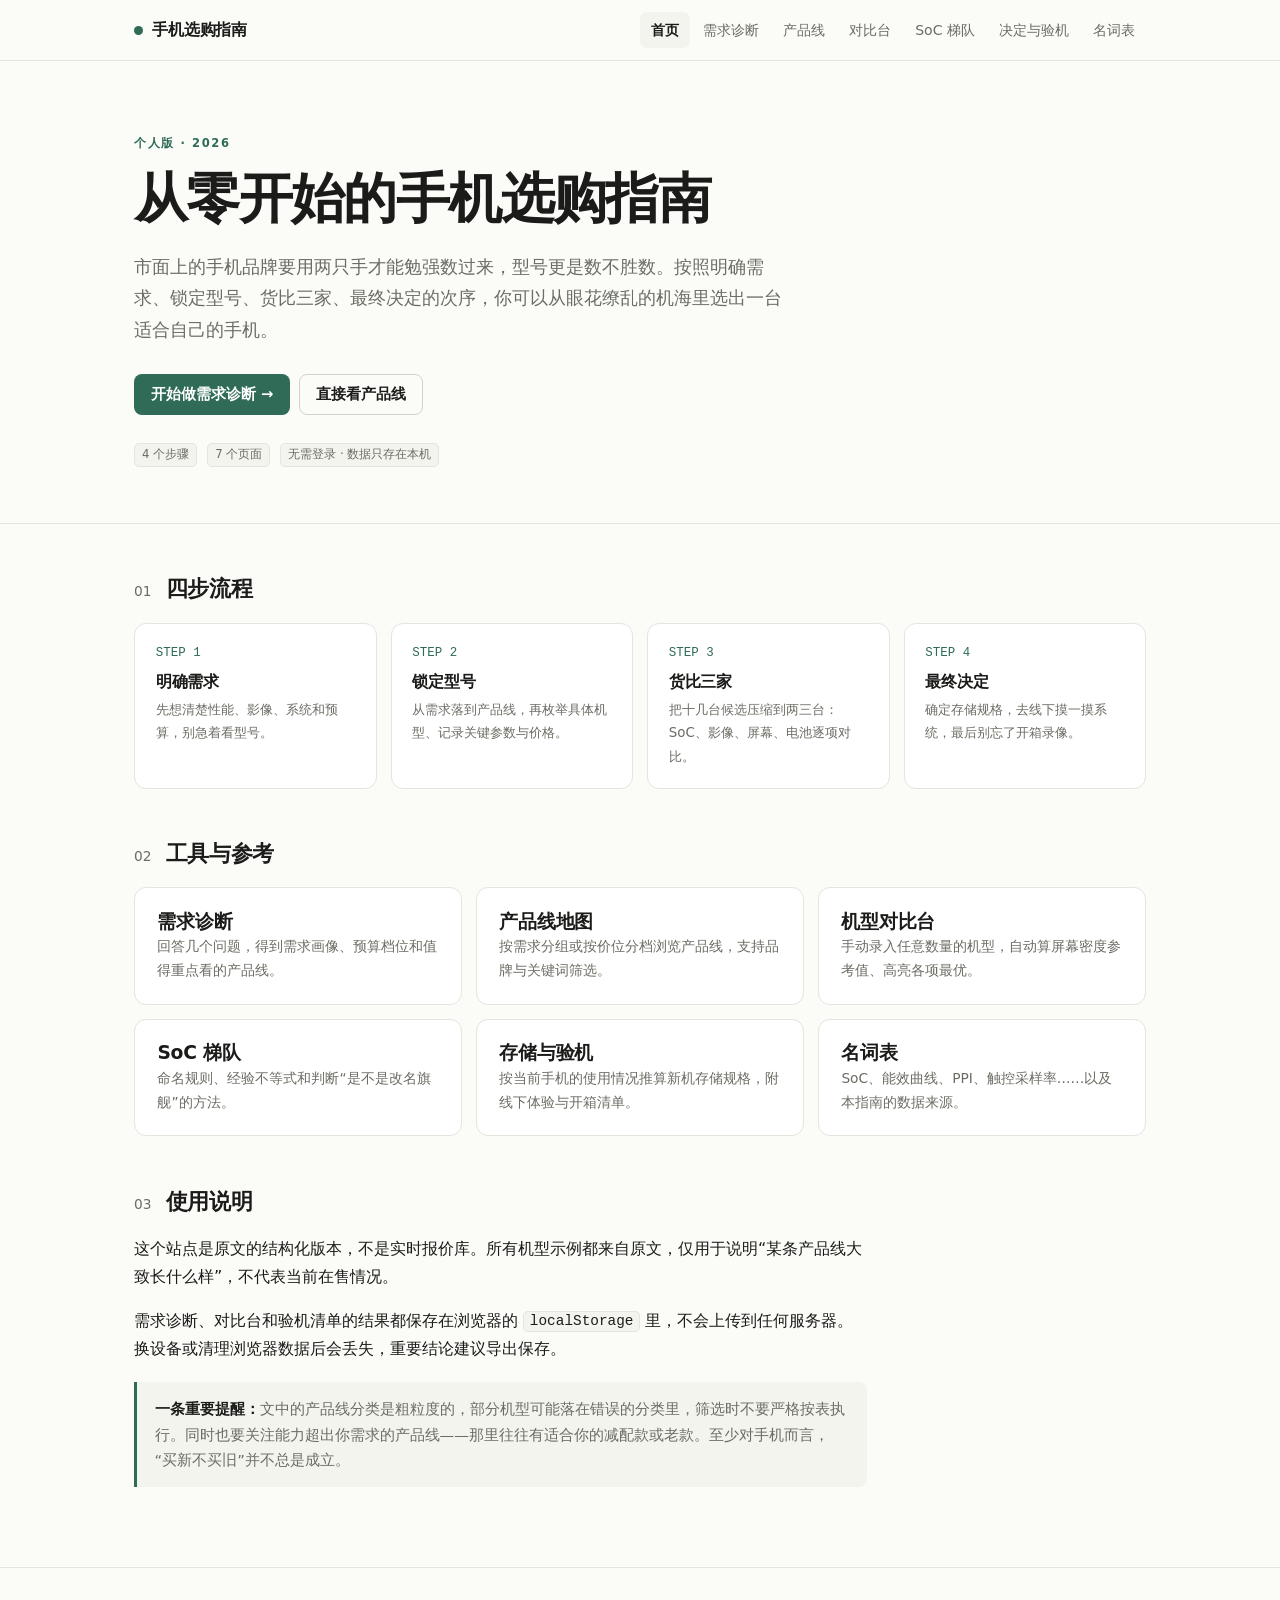
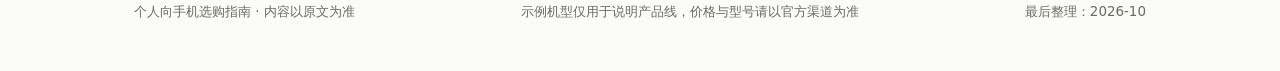
==== index.html @ fd9cc8c7 "feat: 手机选购指南网页版初版 - 7 个纯静态页面：首页、需求诊断、产品线地图、对比台、SoC 梯队、决定与验机、名词表 - 需求诊断输出需求画像与产品线建议，结果可从 URL 带入产品线页 -" ====
<!DOCTYPE html>
<html lang="zh-CN">
<head>
<meta charset="UTF-8">
<meta name="viewport" content="width=device-width, initial-scale=1">
<title>从零开始的手机选购指南</title>
<meta name="description" content="按明确需求、锁定型号、货比三家、最终决定的次序，选出一台适合自己的手机。">
<link rel="stylesheet" href="assets/style.css">
<script src="assets/app.js" defer></script>
</head>
<body data-page="home">
<header id="site-header"></header>

<main>
  <section class="hero">
    <div class="wrap">
      <div class="eyebrow">个人版 · 2026</div>
      <h1>从零开始的手机选购指南</h1>
      <p class="lede">
        市面上的手机品牌要用两只手才能勉强数过来，型号更是数不胜数。按照明确需求、锁定型号、货比三家、最终决定的次序，你可以从眼花缭乱的机海里选出一台适合自己的手机。
      </p>
      <div class="btn-row">
        <a class="btn" href="needs.html">开始做需求诊断 →</a>
        <a class="btn btn-ghost" href="lines.html">直接看产品线</a>
      </div>
      <div class="hero-meta">
        <span class="tag">4 个步骤</span>
        <span class="tag">7 个页面</span>
        <span class="tag">无需登录 · 数据只存在本机</span>
      </div>
    </div>
  </section>

  <div class="wrap">
    <section class="section">
      <div class="section-head">
        <span class="num">01</span>
        <h2>四步流程</h2>
      </div>
      <div class="step-grid">
        <a class="step-card" href="needs.html">
          <span class="step-no">STEP 1</span>
          <h3>明确需求</h3>
          <p>先想清楚性能、影像、系统和预算，别急着看型号。</p>
        </a>
        <a class="step-card" href="lines.html">
          <span class="step-no">STEP 2</span>
          <h3>锁定型号</h3>
          <p>从需求落到产品线，再枚举具体机型、记录关键参数与价格。</p>
        </a>
        <a class="step-card" href="compare.html">
          <span class="step-no">STEP 3</span>
          <h3>货比三家</h3>
          <p>把十几台候选压缩到两三台：SoC、影像、屏幕、电池逐项对比。</p>
        </a>
        <a class="step-card" href="final.html">
          <span class="step-no">STEP 4</span>
          <h3>最终决定</h3>
          <p>确定存储规格，去线下摸一摸系统，最后别忘了开箱录像。</p>
        </a>
      </div>
    </section>

    <section class="section">
      <div class="section-head">
        <span class="num">02</span>
        <h2>工具与参考</h2>
      </div>
      <div class="grid grid-2">
        <a class="card" href="needs.html" style="color: inherit">
          <h3>需求诊断</h3>
          <p class="small muted mb-0">回答几个问题，得到需求画像、预算档位和值得重点看的产品线。</p>
        </a>
        <a class="card" href="lines.html" style="color: inherit">
          <h3>产品线地图</h3>
          <p class="small muted mb-0">按需求分组或按价位分档浏览产品线，支持品牌与关键词筛选。</p>
        </a>
        <a class="card" href="compare.html" style="color: inherit">
          <h3>机型对比台</h3>
          <p class="small muted mb-0">手动录入任意数量的机型，自动算屏幕密度参考值、高亮各项最优。</p>
        </a>
        <a class="card" href="soc.html" style="color: inherit">
          <h3>SoC 梯队</h3>
          <p class="small muted mb-0">命名规则、经验不等式和判断“是不是改名旗舰”的方法。</p>
        </a>
        <a class="card" href="final.html" style="color: inherit">
          <h3>存储与验机</h3>
          <p class="small muted mb-0">按当前手机的使用情况推算新机存储规格，附线下体验与开箱清单。</p>
        </a>
        <a class="card" href="glossary.html" style="color: inherit">
          <h3>名词表</h3>
          <p class="small muted mb-0">SoC、能效曲线、PPI、触控采样率……以及本指南的数据来源。</p>
        </a>
      </div>
    </section>

    <section class="section">
      <div class="section-head">
        <span class="num">03</span>
        <h2>使用说明</h2>
      </div>
      <div class="prose">
        <p>
          这个站点是原文的结构化版本，不是实时报价库。所有机型示例都来自原文，仅用于说明“某条产品线大致长什么样”，不代表当前在售情况。
        </p>
        <p>
          需求诊断、对比台和验机清单的结果都保存在浏览器的 <code>localStorage</code> 里，不会上传到任何服务器。换设备或清理浏览器数据后会丢失，重要结论建议导出保存。
        </p>
        <div class="note">
          <strong>一条重要提醒：</strong>文中的产品线分类是粗粒度的，部分机型可能落在错误的分类里，筛选时不要严格按表执行。同时也要关注能力超出你需求的产品线——那里往往有适合你的减配款或老款。至少对手机而言，“买新不买旧”并不总是成立。
        </div>
      </div>
    </section>
  </div>
</main>

<footer id="site-footer"></footer>
</body>
</html>
---- assets/style.css ----
/* ---------- 基础 ---------- */
:root {
  --bg: #fbfbf8;
  --surface: #ffffff;
  --surface-2: #f4f4ef;
  --text: #1b1b19;
  --muted: #6c6c64;
  --line: #e5e4dd;
  --line-strong: #d3d2c9;
  --accent: #2f6b57;
  --accent-text: #ffffff;
  --accent-soft: #eaf2ee;
  --warn: #8a5a1c;
  --warn-soft: #fbf3e4;
  --radius: 12px;
  --max: 1060px;
  --font: "Segoe UI", system-ui, -apple-system, "Noto Sans SC",
    "Microsoft YaHei", "PingFang SC", sans-serif;
  --mono: "Cascadia Code", "SFMono-Regular", Consolas, monospace;
}

@media (prefers-color-scheme: dark) {
  :root {
    --bg: #121312;
    --surface: #1a1b19;
    --surface-2: #22241f;
    --text: #ecece7;
    --muted: #a0a099;
    --line: #2c2e2a;
    --line-strong: #3d403a;
    --accent: #8fc3ac;
    --accent-text: #10201a;
    --accent-soft: #1e2b25;
    --warn: #e0b57c;
    --warn-soft: #2b2318;
  }
}

* { box-sizing: border-box; }

html {
  scroll-behavior: smooth;
  -webkit-text-size-adjust: 100%;
}

body {
  margin: 0;
  background: var(--bg);
  color: var(--text);
  font-family: var(--font);
  font-size: 16px;
  line-height: 1.75;
  -webkit-font-smoothing: antialiased;
}

a { color: var(--accent); text-decoration: none; }
a:hover { text-decoration: underline; }

h1, h2, h3, h4 {
  line-height: 1.3;
  font-weight: 600;
  letter-spacing: -0.015em;
  margin: 0;
}

p { margin: 0 0 1em; }
ul, ol { margin: 0 0 1em; padding-left: 1.4em; }
li { margin: 0.35em 0; }
li::marker { color: var(--muted); }

hr {
  border: 0;
  border-top: 1px solid var(--line);
  margin: 2.5rem 0;
}

code, .mono { font-family: var(--mono); font-size: 0.9em; }
code {
  background: var(--surface-2);
  border: 1px solid var(--line);
  border-radius: 5px;
  padding: 0.1em 0.4em;
}

.wrap {
  width: 100%;
  max-width: var(--max);
  margin: 0 auto;
  padding: 0 24px;
}

.muted { color: var(--muted); }
.small { font-size: 0.86rem; }
.center { text-align: center; }

/* ---------- 顶栏 ---------- */
.site-header {
  position: sticky;
  top: 0;
  z-index: 20;
  background: color-mix(in srgb, var(--bg) 88%, transparent);
  backdrop-filter: blur(10px);
  border-bottom: 1px solid var(--line);
}

.header-inner {
  display: flex;
  align-items: center;
  gap: 20px;
  min-height: 60px;
  padding-top: 6px;
  padding-bottom: 6px;
}

.brand-mark {
  display: inline-flex;
  align-items: center;
  gap: 9px;
  font-weight: 650;
  color: var(--text);
  white-space: nowrap;
  letter-spacing: -0.01em;
}
.brand-mark:hover { text-decoration: none; }
.brand-dot {
  width: 9px;
  height: 9px;
  border-radius: 50%;
  background: var(--accent);
  flex: none;
}

.nav {
  display: flex;
  gap: 2px;
  overflow-x: auto;
  scrollbar-width: none;
  margin-left: auto;
}
.nav::-webkit-scrollbar { display: none; }

.nav a {
  color: var(--muted);
  padding: 6px 11px;
  border-radius: 7px;
  font-size: 0.88rem;
  white-space: nowrap;
}
.nav a:hover { color: var(--text); background: var(--surface-2); text-decoration: none; }
.nav a[aria-current="page"] { color: var(--text); background: var(--surface-2); font-weight: 600; }

/* ---------- 页脚 ---------- */
.site-footer {
  border-top: 1px solid var(--line);
  margin-top: 5rem;
  padding: 2rem 0 3rem;
  color: var(--muted);
  font-size: 0.84rem;
}
.footer-inner { display: flex; flex-wrap: wrap; gap: 12px 28px; justify-content: space-between; }

/* ---------- 版式 ---------- */
.page-head {
  padding: 3.2rem 0 2.2rem;
  border-bottom: 1px solid var(--line);
  margin-bottom: 2.6rem;
}
.eyebrow {
  font-size: 0.72rem;
  font-weight: 700;
  letter-spacing: 0.14em;
  text-transform: uppercase;
  color: var(--accent);
  margin-bottom: 0.7rem;
}
.page-head h1 {
  font-size: clamp(1.75rem, 3.6vw, 2.5rem);
  margin-bottom: 0.6rem;
}
.page-head .lede {
  color: var(--muted);
  max-width: 62ch;
  font-size: 1.02rem;
  margin: 0;
}

.section { margin: 3.2rem 0; }
.section-head {
  display: flex;
  align-items: baseline;
  gap: 14px;
  margin-bottom: 1.2rem;
  flex-wrap: wrap;
}
.section-head h2 { font-size: 1.35rem; }
.section-head .num {
  font-size: 0.86rem;
  color: var(--muted);
  font-variant-numeric: tabular-nums;
}

.prose { max-width: 72ch; }
.prose h2 { font-size: 1.4rem; margin: 2.8rem 0 1rem; }
.prose h3 { font-size: 1.1rem; margin: 2rem 0 0.7rem; }
.prose ul, .prose ol { margin-bottom: 1.2rem; }

/* ---------- 组件 ---------- */
.card {
  background: var(--surface);
  border: 1px solid var(--line);
  border-radius: var(--radius);
  padding: 1.35rem 1.4rem;
}

.grid { display: grid; gap: 14px; }
.grid-2 { grid-template-columns: repeat(auto-fit, minmax(260px, 1fr)); }
.grid-3 { grid-template-columns: repeat(auto-fit, minmax(220px, 1fr)); }
.grid-4 { grid-template-columns: repeat(auto-fit, minmax(180px, 1fr)); }

a.card { color: inherit; transition: border-color 0.15s ease; }
a.card:hover { border-color: var(--accent); text-decoration: none; }

.btn {
  display: inline-flex;
  align-items: center;
  gap: 7px;
  border: 1px solid transparent;
  border-radius: 8px;
  padding: 9px 16px;
  font: inherit;
  font-size: 0.92rem;
  font-weight: 600;
  line-height: 1.4;
  cursor: pointer;
  background: var(--accent);
  color: var(--accent-text);
  transition: opacity 0.15s ease, background 0.15s ease;
}
.btn:hover { opacity: 0.88; text-decoration: none; }
.btn:active { transform: translateY(1px); }
.btn-ghost {
  background: transparent;
  color: var(--text);
  border-color: var(--line-strong);
}
.btn-ghost:hover { background: var(--surface-2); }
.btn-sm { padding: 6px 11px; font-size: 0.82rem; }
.btn-row { display: flex; flex-wrap: wrap; gap: 9px; align-items: center; }

.chip {
  display: inline-flex;
  align-items: center;
  gap: 6px;
  border: 1px solid var(--line-strong);
  background: var(--surface);
  color: var(--muted);
  border-radius: 999px;
  padding: 5px 13px;
  font-size: 0.84rem;
  cursor: pointer;
  font-family: inherit;
  transition: all 0.12s ease;
}
.chip:hover { border-color: var(--accent); color: var(--text); }
.chip[aria-pressed="true"] {
  background: var(--accent-soft);
  border-color: var(--accent);
  color: var(--accent);
  font-weight: 600;
}
@media (prefers-color-scheme: dark) {
  .chip[aria-pressed="true"] { color: var(--text); }
}

.tag {
  display: inline-block;
  border: 1px solid var(--line);
  background: var(--surface-2);
  color: var(--muted);
  border-radius: 5px;
  padding: 1px 7px;
  font-size: 0.73rem;
  line-height: 1.7;
  white-space: nowrap;
}
.tag-accent { background: var(--accent-soft); border-color: transparent; color: var(--accent); }
.tag-warn { background: var(--warn-soft); border-color: transparent; color: var(--warn); }

.note {
  border-left: 3px solid var(--accent);
  background: var(--surface-2);
  padding: 0.85rem 1.1rem;
  border-radius: 0 8px 8px 0;
  font-size: 0.92rem;
  color: var(--muted);
  margin: 1.2rem 0;
}
.note strong { color: var(--text); }
.note-warn { border-left-color: var(--warn); }

.quote {
  border-left: 3px solid var(--line-strong);
  padding: 0.2rem 0 0.2rem 1.1rem;
  color: var(--muted);
  font-family: var(--mono);
  font-size: 0.85rem;
  overflow-x: auto;
}

.kv {
  display: grid;
  grid-template-columns: max-content 1fr;
  gap: 6px 18px;
  font-size: 0.92rem;
}
.kv dt { color: var(--muted); }
.kv dd { margin: 0; }

/* ---------- 表单 ---------- */
.field { margin-bottom: 1.1rem; }
.field > label, .field-label {
  display: block;
  font-size: 0.86rem;
  font-weight: 600;
  margin-bottom: 0.35rem;
}
.field .hint { font-size: 0.78rem; color: var(--muted); font-weight: 400; margin-top: 0.2rem; }

input[type="text"], input[type="number"], input[type="search"], select, textarea {
  width: 100%;
  font: inherit;
  font-size: 0.92rem;
  color: var(--text);
  background: var(--surface);
  border: 1px solid var(--line-strong);
  border-radius: 7px;
  padding: 7px 10px;
  line-height: 1.5;
}
input:focus, select:focus, textarea:focus {
  outline: 2px solid color-mix(in srgb, var(--accent) 45%, transparent);
  outline-offset: 0;
  border-color: var(--accent);
}
textarea { resize: vertical; min-height: 96px; }

.radio-list { display: grid; gap: 8px; }
.radio-card {
  display: flex;
  gap: 11px;
  align-items: flex-start;
  border: 1px solid var(--line);
  background: var(--surface);
  border-radius: 9px;
  padding: 11px 13px;
  cursor: pointer;
  transition: border-color 0.12s ease, background 0.12s ease;
}
.radio-card:hover { border-color: var(--line-strong); background: var(--surface-2); }
.radio-card input { margin-top: 5px; accent-color: var(--accent); flex: none; }
.radio-card .rc-title { font-size: 0.93rem; font-weight: 600; }
.radio-card .rc-desc { font-size: 0.81rem; color: var(--muted); line-height: 1.55; }
.radio-card:has(input:checked) {
  border-color: var(--accent);
  background: var(--accent-soft);
}

.check-list { display: grid; gap: 2px; }
.check-item {
  display: flex;
  gap: 10px;
  align-items: flex-start;
  padding: 7px 8px;
  border-radius: 7px;
  cursor: pointer;
  font-size: 0.92rem;
}
.check-item:hover { background: var(--surface-2); }
.check-item input { margin-top: 5px; accent-color: var(--accent); flex: none; }
.check-item.done > span { color: var(--muted); text-decoration: line-through; }

/* ---------- 表格 ---------- */
.table-wrap {
  overflow-x: auto;
  border: 1px solid var(--line);
  border-radius: var(--radius);
  background: var(--surface);
}
table.data {
  width: 100%;
  border-collapse: collapse;
  font-size: 0.87rem;
}
table.data th, table.data td {
  text-align: left;
  padding: 9px 12px;
  border-bottom: 1px solid var(--line);
  vertical-align: top;
}
table.data thead th {
  position: sticky;
  top: 0;
  background: var(--surface-2);
  font-size: 0.78rem;
  font-weight: 650;
  color: var(--muted);
  white-space: nowrap;
  z-index: 2;
}
table.data tbody tr:last-child td { border-bottom: 0; }
table.data tbody tr:hover { background: color-mix(in srgb, var(--surface-2) 60%, transparent); }
table.data td.best { color: var(--accent); font-weight: 650; }
table.data td.best::after { content: " ●"; font-size: 0.55em; vertical-align: middle; }

/* ---------- 步骤 / 首页 ---------- */
.hero {
  padding: 4.5rem 0 3.5rem;
  border-bottom: 1px solid var(--line);
}
.hero h1 {
  font-size: clamp(2.1rem, 5.4vw, 3.4rem);
  letter-spacing: -0.03em;
  margin: 0.5rem 0 1rem;
  max-width: 13em;
}
.hero p.lede {
  font-size: clamp(1rem, 1.6vw, 1.12rem);
  color: var(--muted);
  max-width: 58ch;
  margin-bottom: 1.8rem;
}
.hero-meta {
  display: flex;
  flex-wrap: wrap;
  gap: 8px 10px;
  margin-top: 1.8rem;
}

.step-grid { display: grid; grid-template-columns: repeat(auto-fit, minmax(220px, 1fr)); gap: 14px; }
.step-card {
  display: flex;
  flex-direction: column;
  gap: 6px;
  background: var(--surface);
  border: 1px solid var(--line);
  border-radius: var(--radius);
  padding: 1.2rem 1.3rem;
  color: var(--text);
  transition: border-color 0.15s ease, background 0.15s ease;
}
.step-card:hover { border-color: var(--accent); text-decoration: none; background: var(--surface); }
.step-card .step-no {
  font-family: var(--mono);
  font-size: 0.78rem;
  color: var(--accent);
}
.step-card h3 { font-size: 1.02rem; }
.step-card p { font-size: 0.84rem; color: var(--muted); margin: 0; }

.pager {
  display: flex;
  justify-content: space-between;
  gap: 14px;
  margin-top: 3.5rem;
  padding-top: 1.6rem;
  border-top: 1px solid var(--line);
  font-size: 0.9rem;
}
.pager a { display: inline-flex; flex-direction: column; gap: 2px; max-width: 48%; }
.pager .dir { font-size: 0.72rem; color: var(--muted); letter-spacing: 0.08em; text-transform: uppercase; }
.pager .next { text-align: right; margin-left: auto; }

/* ---------- 产品线 ---------- */
.filter-bar {
  display: flex;
  flex-wrap: wrap;
  gap: 10px 12px;
  align-items: center;
  padding: 14px 0;
  border-bottom: 1px solid var(--line);
  margin-bottom: 1.8rem;
  position: sticky;
  top: 60px;
  z-index: 10;
  background: var(--bg);
}
.filter-row { display: flex; flex-wrap: wrap; gap: 7px; align-items: center; }
.filter-label { font-size: 0.76rem; color: var(--muted); font-weight: 600; letter-spacing: 0.04em; padding-right: 2px; }
.filter-bar input[type="search"] { max-width: 190px; }
.filter-bar select { max-width: 130px; }

.line-grid { display: grid; grid-template-columns: repeat(auto-fill, minmax(250px, 1fr)); gap: 12px; }
.line-card { padding: 1rem 1.1rem; }
.line-card h3 { font-size: 0.98rem; margin-bottom: 2px; }
.line-card .example { font-size: 0.8rem; color: var(--muted); margin: 0 0 8px; }
.line-card .limit { font-size: 0.76rem; color: var(--warn); margin: 0 0 8px; }
.line-card .tags { display: flex; flex-wrap: wrap; gap: 5px; }
.line-card .brand {
  font-size: 0.72rem;
  color: var(--muted);
  letter-spacing: 0.05em;
}
.line-head { display: flex; justify-content: space-between; align-items: baseline; gap: 8px; }

.group-block { margin-bottom: 2.4rem; }
.group-title { display: flex; align-items: baseline; gap: 10px; margin-bottom: 0.4rem; flex-wrap: wrap; }
.group-title h2 { font-size: 1.08rem; }
.group-desc { font-size: 0.84rem; color: var(--muted); margin: 0 0 1rem; max-width: 70ch; }

/* ---------- 对比台 ---------- */
.compare-toolbar {
  display: flex;
  flex-wrap: wrap;
  gap: 8px;
  align-items: center;
  margin-bottom: 12px;
}
.compare-toolbar .spacer { flex: 1; }

.compare-wrap { overflow-x: auto; border: 1px solid var(--line); border-radius: var(--radius); background: var(--surface); }
table.compare {
  border-collapse: separate;
  border-spacing: 0;
  font-size: 0.84rem;
  min-width: 1180px;
  width: 100%;
}
table.compare th, table.compare td {
  border-bottom: 1px solid var(--line);
  border-right: 1px solid var(--line);
  padding: 0;
  vertical-align: middle;
}
table.compare th:last-child, table.compare td:last-child { border-right: 0; }
table.compare thead th {
  position: sticky;
  top: 0;
  z-index: 3;
  background: var(--surface-2);
  font-size: 0.73rem;
  font-weight: 650;
  color: var(--muted);
  text-align: left;
  padding: 8px 10px;
  white-space: nowrap;
}
table.compare thead th.sortable { cursor: pointer; user-select: none; }
table.compare thead th.sortable:hover { color: var(--text); }
table.compare thead th .arrow { opacity: 0.45; font-size: 0.9em; }
table.compare tbody tr:hover { background: color-mix(in srgb, var(--surface-2) 55%, transparent); }
table.compare tbody td { background: transparent; }
table.compare input, table.compare select {
  border: 0;
  border-radius: 0;
  background: transparent;
  padding: 7px 9px;
  font-size: 0.84rem;
  min-width: 70px;
}
table.compare input:focus, table.compare select:focus {
  outline: 2px solid var(--accent);
  outline-offset: -2px;
}
table.compare td.calc { padding: 7px 9px; font-variant-numeric: tabular-nums; color: var(--muted); white-space: nowrap; }
table.compare td.calc.best { color: var(--accent); font-weight: 650; }
table.compare td.best { background: var(--accent-soft); }
table.compare td.best input { color: var(--accent); font-weight: 650; }
table.compare td.row-actions { text-align: center; padding: 4px; white-space: nowrap; }
table.compare .row-actions button {
  border: 0;
  background: transparent;
  color: var(--muted);
  cursor: pointer;
  font-size: 0.95rem;
  padding: 4px 6px;
  border-radius: 5px;
}
table.compare .row-actions button:hover { background: var(--surface-2); color: var(--text); }
table.compare .row-actions button.del:hover { color: #b23b3b; }
table.compare td.soc-cell { min-width: 150px; }
table.compare td.name-cell { min-width: 150px; font-weight: 600; }
table.compare col.col-actions { width: 46px; }

.paste-box { margin-top: 14px; }
.paste-box summary { cursor: pointer; font-size: 0.86rem; color: var(--muted); }
.paste-box summary:hover { color: var(--text); }
.paste-box .inner { padding: 12px 0 0; }

/* ---------- SoC / 术语 ---------- */
.soc-ladder { display: grid; gap: 0; border: 1px solid var(--line); border-radius: var(--radius); overflow: hidden; }
.soc-rank {
  display: grid;
  grid-template-columns: 92px 1fr;
  gap: 14px;
  padding: 13px 16px;
  border-bottom: 1px solid var(--line);
  background: var(--surface);
  align-items: baseline;
}
.soc-rank:last-child { border-bottom: 0; }
.soc-rank .rk { font-size: 0.78rem; font-weight: 650; color: var(--accent); letter-spacing: 0.03em; }
.soc-rank .names { font-size: 0.9rem; }

.glossary { display: grid; gap: 0; }
.glossary-item {
  padding: 14px 0;
  border-bottom: 1px solid var(--line);
  display: grid;
  grid-template-columns: 180px 1fr;
  gap: 18px;
}
.glossary-item:last-child { border-bottom: 0; }
.glossary-item dt { font-weight: 650; font-size: 0.94rem; }
.glossary-item dd { margin: 0; font-size: 0.9rem; color: var(--muted); }

/* ---------- 结果卡 ---------- */
.result {
  border: 1px solid var(--accent);
  background: var(--surface);
  border-radius: var(--radius);
  padding: 1.4rem;
}
.result h2 { font-size: 1.25rem; margin-bottom: 0.3rem; }
.result .verdict { font-size: 0.95rem; color: var(--muted); margin-bottom: 1.1rem; }
.result-block { margin-top: 1.2rem; }
.result-block h3 {
  font-size: 0.76rem;
  letter-spacing: 0.1em;
  text-transform: uppercase;
  color: var(--muted);
  margin-bottom: 0.5rem;
}
.need-pill {
  display: inline-block;
  background: var(--accent-soft);
  color: var(--accent);
  border-radius: 999px;
  padding: 4px 12px;
  font-size: 0.86rem;
  font-weight: 650;
  margin-right: 6px;
}
@media (prefers-color-scheme: dark) { .need-pill { color: var(--text); } }

.result-lines { display: flex; flex-wrap: wrap; gap: 6px; }
.result-lines .tag { font-size: 0.8rem; padding: 3px 9px; }

/* ---------- 工具类 ---------- */
.mt-0 { margin-top: 0; }
.mt-1 { margin-top: 0.6rem; }
.mt-2 { margin-top: 1.2rem; }
.mt-3 { margin-top: 2rem; }
.mb-0 { margin-bottom: 0; }
.hidden { display: none !important; }
.stack { display: grid; gap: 1rem; }
.row { display: flex; gap: 10px; flex-wrap: wrap; align-items: center; }
.divider { height: 1px; background: var(--line); margin: 2rem 0; }

/* ---------- 打印 ---------- */
@media print {
  .site-header, .site-footer, .pager, .filter-bar, .btn, .chip, .compare-toolbar { display: none !important; }
  body { background: #fff; color: #000; font-size: 12pt; }
  .card, .table-wrap, .result { border-color: #bbb; }
  a { color: #000; text-decoration: underline; }
}

/* ---------- 小屏 ---------- */
@media (max-width: 720px) {
  .wrap { padding: 0 18px; }
  .header-inner { gap: 10px; min-height: 52px; }
  .nav { margin-left: 0; }
  .brand-mark span.brand-text { display: none; }
  .filter-bar { position: static; }
  .page-head { padding: 2.2rem 0 1.6rem; }
  .hero { padding: 3rem 0 2.4rem; }
  .glossary-item { grid-template-columns: 1fr; gap: 2px; }
  .soc-rank { grid-template-columns: 1fr; gap: 3px; }
  .pager { flex-direction: column; }
  .pager a { max-width: 100%; }
  .pager .next { margin-left: 0; text-align: left; }
}
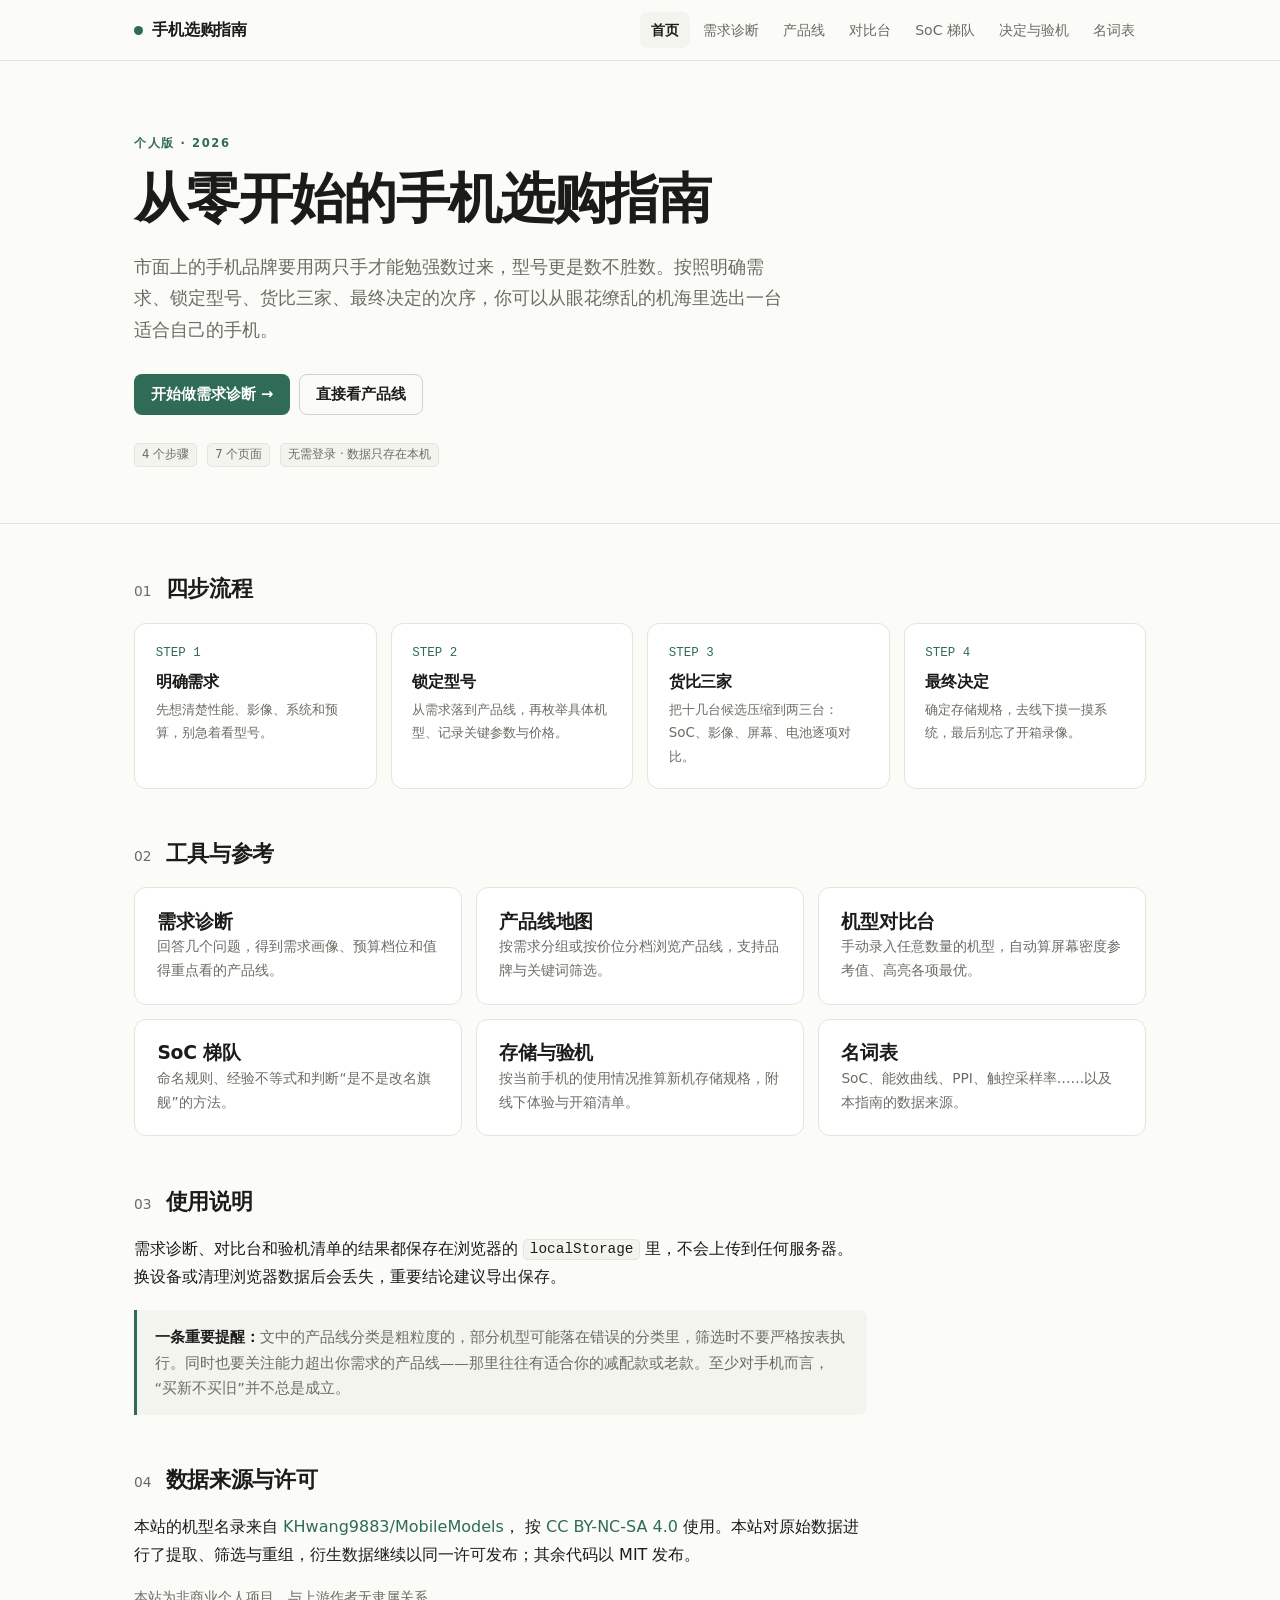
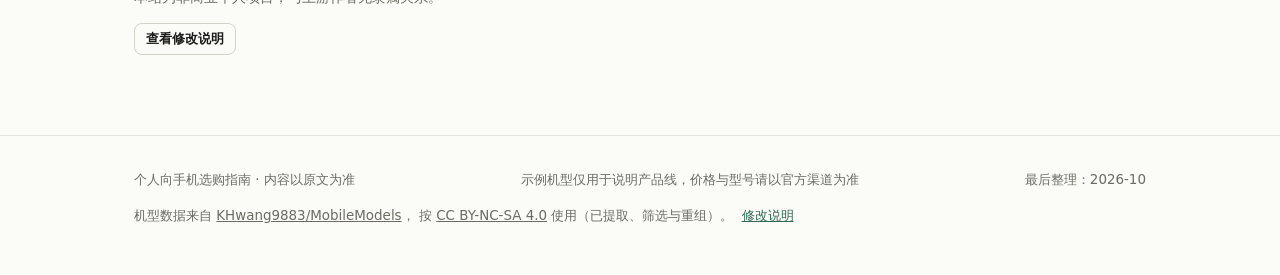
==== commit ea003217: "feat: 接入 MobileModels 机型数据并重构需求与机型页 - 提取 27 个源系列，生成 31 个展示系列 / 177 款机型状态 - needs 页改为预算优先、按品牌分组、超预算单列" ====
--- a/index.html
+++ b/index.html
@@ -3,10 +3,13 @@
 <head>
 <meta charset="UTF-8">
 <meta name="viewport" content="width=device-width, initial-scale=1">
+<meta http-equiv="Cache-Control" content="no-cache, no-store, must-revalidate">
+<meta http-equiv="Pragma" content="no-cache">
+<meta http-equiv="Expires" content="0">
 <title>从零开始的手机选购指南</title>
 <meta name="description" content="按明确需求、锁定型号、货比三家、最终决定的次序，选出一台适合自己的手机。">
-<link rel="stylesheet" href="assets/style.css">
-<script src="assets/app.js" defer></script>
+<link rel="stylesheet" href="assets/style.css?v=20261027c">
+<script src="assets/app.js?v=20261027c" defer></script>
 </head>
 <body data-page="home">
 <header id="site-header"></header>
@@ -101,14 +104,30 @@
       </div>
       <div class="prose">
         <p>
-          这个站点是原文的结构化版本，不是实时报价库。所有机型示例都来自原文，仅用于说明“某条产品线大致长什么样”，不代表当前在售情况。
-        </p>
-        <p>
           需求诊断、对比台和验机清单的结果都保存在浏览器的 <code>localStorage</code> 里，不会上传到任何服务器。换设备或清理浏览器数据后会丢失，重要结论建议导出保存。
         </p>
         <div class="note">
           <strong>一条重要提醒：</strong>文中的产品线分类是粗粒度的，部分机型可能落在错误的分类里，筛选时不要严格按表执行。同时也要关注能力超出你需求的产品线——那里往往有适合你的减配款或老款。至少对手机而言，“买新不买旧”并不总是成立。
         </div>
+      </div>
+    </section>
+
+    <section class="section" id="data-license">
+      <div class="section-head">
+        <span class="num">04</span>
+        <h2>数据来源与许可</h2>
+      </div>
+      <div class="prose">
+        <p>
+          本站的机型名录来自
+          <a href="https://github.com/KHwang9883/MobileModels" target="_blank" rel="noopener">KHwang9883/MobileModels</a>，
+          按 <a href="https://creativecommons.org/licenses/by-nc-sa/4.0/" target="_blank" rel="noopener">CC BY-NC-SA 4.0</a>
+          使用。本站对原始数据进行了提取、筛选与重组，衍生数据继续以同一许可发布；其余代码以 MIT 发布。
+        </p>
+        <p class="small muted">本站为非商业个人项目，与上游作者无隶属关系。</p>
+        <p>
+          <button class="btn btn-ghost btn-sm" type="button" data-open-license>查看修改说明</button>
+        </p>
       </div>
     </section>
   </div>
--- a/assets/style.css
+++ b/assets/style.css
@@ -366,6 +366,17 @@
 }
 
 .check-list { display: grid; gap: 2px; }
+.check-block + .check-block { border-top: 1px dashed var(--line); }
+.check-detail {
+  margin: 0 0 10px 34px;
+  padding: 8px 12px;
+  border-left: 2px solid var(--accent);
+  background: var(--accent-soft);
+  border-radius: 0 6px 6px 0;
+  font-size: 0.84rem;
+  line-height: 1.65;
+}
+.check-detail strong { font-weight: 650; }
 .check-item {
   display: flex;
   gap: 10px;
@@ -471,6 +482,18 @@
 .pager .next { text-align: right; margin-left: auto; }
 
 /* ---------- 产品线 ---------- */
+.brand-bar {
+  display: flex;
+  flex-wrap: wrap;
+  align-items: center;
+  gap: 8px 16px;
+  padding: 13px 0 0;
+}
+.brand-links { display: flex; flex-wrap: wrap; gap: 4px 15px; }
+.brand-links a { font-size: 0.86rem; color: var(--muted); }
+.brand-links a:hover { color: var(--accent); }
+.brand-hint { margin-left: auto; }
+
 .filter-bar {
   display: flex;
   flex-wrap: wrap;
@@ -517,13 +540,19 @@
 }
 .compare-toolbar .spacer { flex: 1; }
 
-.compare-wrap { overflow-x: auto; border: 1px solid var(--line); border-radius: var(--radius); background: var(--surface); }
+.compare-wrap {
+  overflow-x: auto;
+  border: 1px solid var(--line);
+  border-radius: var(--radius);
+  background: var(--surface);
+}
+
 table.compare {
   border-collapse: separate;
   border-spacing: 0;
   font-size: 0.84rem;
-  min-width: 1180px;
-  width: 100%;
+  width: max-content;
+  min-width: 100%;
 }
 table.compare th, table.compare td {
   border-bottom: 1px solid var(--line);
@@ -532,54 +561,116 @@
   vertical-align: middle;
 }
 table.compare th:last-child, table.compare td:last-child { border-right: 0; }
+
 table.compare thead th {
   position: sticky;
   top: 0;
   z-index: 3;
   background: var(--surface-2);
-  font-size: 0.73rem;
+  font-size: 0.74rem;
   font-weight: 650;
   color: var(--muted);
   text-align: left;
-  padding: 8px 10px;
+  padding: 7px 10px;
   white-space: nowrap;
 }
-table.compare thead th.sortable { cursor: pointer; user-select: none; }
-table.compare thead th.sortable:hover { color: var(--text); }
-table.compare thead th .arrow { opacity: 0.45; font-size: 0.9em; }
-table.compare tbody tr:hover { background: color-mix(in srgb, var(--surface-2) 55%, transparent); }
-table.compare tbody td { background: transparent; }
-table.compare input, table.compare select {
+table.compare thead th.model-col { min-width: 200px; }
+
+table.compare th.row-label,
+table.compare td.row-label {
+  position: sticky;
+  left: 0;
+  z-index: 2;
+  width: 148px;
+  min-width: 148px;
+  background: var(--surface-2);
+  font-size: 0.76rem;
+  font-weight: 650;
+  color: var(--muted);
+  padding: 9px 10px;
+  white-space: nowrap;
+}
+table.compare thead th.row-label { z-index: 4; }
+
+table.compare tbody tr:hover td { background: color-mix(in srgb, var(--surface-2) 55%, transparent); }
+table.compare tbody tr:hover td.row-label { background: var(--surface-2); }
+
+table.compare td[data-id] { min-width: 200px; }
+table.compare td input, table.compare td select {
+  width: 100%;
   border: 0;
   border-radius: 0;
   background: transparent;
-  padding: 7px 9px;
+  padding: 9px 10px;
   font-size: 0.84rem;
-  min-width: 70px;
-}
-table.compare input:focus, table.compare select:focus {
+}
+table.compare td input:focus, table.compare td select:focus {
   outline: 2px solid var(--accent);
   outline-offset: -2px;
 }
-table.compare td.calc { padding: 7px 9px; font-variant-numeric: tabular-nums; color: var(--muted); white-space: nowrap; }
-table.compare td.calc.best { color: var(--accent); font-weight: 650; }
+table.compare td.calc {
+  padding: 9px 10px;
+  font-variant-numeric: tabular-nums;
+  color: var(--muted);
+  white-space: nowrap;
+}
 table.compare td.best { background: var(--accent-soft); }
 table.compare td.best input { color: var(--accent); font-weight: 650; }
-table.compare td.row-actions { text-align: center; padding: 4px; white-space: nowrap; }
-table.compare .row-actions button {
+
+.model-head { display: flex; align-items: center; justify-content: space-between; gap: 8px; }
+.model-head .idx { font-size: 0.72rem; color: var(--muted); letter-spacing: 0.05em; }
+.model-head .head-actions { display: flex; gap: 2px; }
+.model-head button {
   border: 0;
   background: transparent;
   color: var(--muted);
   cursor: pointer;
-  font-size: 0.95rem;
-  padding: 4px 6px;
+  font-size: 0.85rem;
+  line-height: 1;
+  padding: 3px 5px;
+  border-radius: 4px;
+}
+.model-head button:hover { background: var(--surface); color: var(--text); }
+.model-head button.del-model:hover { color: #b23b3b; }
+
+.price-list { display: grid; gap: 4px; padding: 6px; }
+.price-item { display: flex; align-items: center; gap: 4px; border-radius: 5px; }
+.price-item.best { background: var(--accent-soft); }
+.price-item input { padding: 5px 6px; font-size: 0.8rem; }
+.price-item input[data-price-field="storage"] { width: 76px; }
+.price-item input[data-price-field="price"] { width: 78px; }
+.price-item.best input { color: var(--accent); font-weight: 650; }
+
+.soc-q-head {
+  display: flex;
+  justify-content: space-between;
+  align-items: center;
+  gap: 10px;
+  margin-bottom: 6px;
+}
+.soc-q p { white-space: pre-line; }
+.price-item .del-price {
+  border: 0;
+  background: transparent;
+  color: var(--muted);
+  cursor: pointer;
+  padding: 0 3px;
+  font-size: 0.78rem;
+  line-height: 1;
+}
+.price-item .del-price:hover { color: #b23b3b; }
+.add-price {
+  border: 1px dashed var(--line-strong);
+  background: transparent;
+  color: var(--muted);
   border-radius: 5px;
-}
-table.compare .row-actions button:hover { background: var(--surface-2); color: var(--text); }
-table.compare .row-actions button.del:hover { color: #b23b3b; }
-table.compare td.soc-cell { min-width: 150px; }
-table.compare td.name-cell { min-width: 150px; font-weight: 600; }
-table.compare col.col-actions { width: 46px; }
+  padding: 3px 6px;
+  font-size: 0.72rem;
+  cursor: pointer;
+  font-family: inherit;
+  justify-self: start;
+}
+.add-price:hover { border-color: var(--accent); color: var(--accent); }
 
 .paste-box { margin-top: 14px; }
 .paste-box summary { cursor: pointer; font-size: 0.86rem; color: var(--muted); }
@@ -645,6 +736,25 @@
 .result-lines { display: flex; flex-wrap: wrap; gap: 6px; }
 .result-lines .tag { font-size: 0.8rem; padding: 3px 9px; }
 
+.result-cols {
+  display: grid;
+  grid-template-columns: repeat(auto-fit, minmax(240px, 1fr));
+  gap: 12px 18px;
+}
+.result-legend {
+  display: flex;
+  align-items: center;
+  flex-wrap: wrap;
+  gap: 6px;
+  margin: 0 0 0.6rem;
+}
+.result-col h4 {
+  font-size: 0.8rem;
+  font-weight: 650;
+  color: var(--muted);
+  margin: 0 0 0.45rem;
+}
+
 /* ---------- 工具类 ---------- */
 .mt-0 { margin-top: 0; }
 .mt-1 { margin-top: 0.6rem; }
@@ -671,6 +781,7 @@
   .nav { margin-left: 0; }
   .brand-mark span.brand-text { display: none; }
   .filter-bar { position: static; }
+  .brand-hint { margin-left: 0; }
   .page-head { padding: 2.2rem 0 1.6rem; }
   .hero { padding: 3rem 0 2.4rem; }
   .glossary-item { grid-template-columns: 1fr; gap: 2px; }
@@ -679,3 +790,236 @@
   .pager a { max-width: 100%; }
   .pager .next { margin-left: 0; text-align: left; }
 }
+
+/* ---------- needs：预算提示与品牌折叠栏 ---------- */
+.budget-tip {
+  margin: 0.9rem 0 0;
+  padding: 0.7rem 0.9rem;
+  border-left: 3px solid var(--accent);
+  background: var(--accent-soft);
+  border-radius: 0 8px 8px 0;
+  font-size: 0.88rem;
+  color: var(--text);
+}
+
+.brand-list { display: grid; gap: 8px; }
+
+.brand-details {
+  border: 1px solid var(--line);
+  border-radius: 10px;
+  background: var(--surface);
+  overflow: hidden;
+}
+.brand-details[open] { border-color: var(--line-strong); }
+
+.brand-summary {
+  display: flex;
+  align-items: center;
+  gap: 10px;
+  padding: 0.7rem 0.9rem;
+  cursor: pointer;
+  list-style: none;
+  font-weight: 600;
+  user-select: none;
+}
+.brand-summary::-webkit-details-marker { display: none; }
+.brand-summary::after {
+  content: "";
+  width: 7px;
+  height: 7px;
+  border-right: 2px solid var(--muted);
+  border-bottom: 2px solid var(--muted);
+  transform: rotate(45deg);
+  margin-left: 8px;
+  transition: transform 0.15s ease;
+}
+.brand-details[open] .brand-summary::after { transform: rotate(-135deg); }
+
+.brand-name { font-size: 0.92rem; }
+.brand-count {
+  margin-left: auto;
+  font-size: 0.78rem;
+  font-weight: 500;
+  color: var(--muted);
+}
+
+.brand-body {
+  padding: 0 0.9rem 0.9rem;
+  border-top: 1px dashed var(--line);
+}
+
+.series-group { padding-top: 0.8rem; }
+.series-group + .series-group {
+  border-top: 1px dashed var(--line);
+  margin-top: 0.8rem;
+}
+.series-head {
+  display: flex;
+  align-items: baseline;
+  gap: 8px;
+  margin-bottom: 0.35rem;
+}
+.series-link {
+  font-size: 0.86rem;
+  font-weight: 650;
+  color: var(--text);
+}
+.series-link:hover { color: var(--accent); }
+.series-count { font-size: 0.75rem; color: var(--muted); }
+.series-more { margin: 0.25rem 0 0; }
+
+.model-row { padding: 0.45rem 0; }
+.model-row + .model-row { border-top: 1px dashed var(--line); }
+.model-main {
+  display: flex;
+  flex-wrap: wrap;
+  align-items: center;
+  gap: 6px;
+}
+.model-name { font-size: 0.9rem; font-weight: 600; }
+.model-sub {
+  margin-top: 0.15rem;
+  font-size: 0.78rem;
+  color: var(--muted);
+}
+
+.mchip {
+  display: inline-flex;
+  align-items: center;
+  padding: 1px 7px;
+  border: 1px solid var(--line);
+  border-radius: 999px;
+  font-size: 0.72rem;
+  line-height: 1.6;
+  color: var(--muted);
+  white-space: nowrap;
+}
+.mchip-tier {
+  color: var(--accent);
+  border-color: transparent;
+  background: var(--accent-soft);
+  font-weight: 600;
+}
+.mchip-warn {
+  color: var(--warn);
+  border-color: transparent;
+  background: var(--warn-soft);
+  font-weight: 600;
+}
+
+.over-budget-block {
+  border-top: 1px solid var(--line);
+  padding-top: 1.2rem;
+}
+.over-budget-block > h3 { color: var(--warn); }
+
+.note-list {
+  margin: 0;
+  padding-left: 1.2em;
+  color: var(--muted);
+}
+.note-list li { margin: 0.25em 0; }
+
+.empty-state {
+  margin-top: 1.2rem;
+  padding: 1.4rem 1rem;
+  border: 1px dashed var(--line-strong);
+  border-radius: 10px;
+  background: var(--surface-2);
+  text-align: center;
+  font-weight: 600;
+}
+
+@media (max-width: 640px) {
+  .brand-summary { padding: 0.65rem 0.75rem; }
+  .brand-body { padding: 0 0.75rem 0.75rem; }
+  .model-main { gap: 5px; }
+}
+
+/* ---------- lines：机型地图 ---------- */
+body[data-page="lines"] .filter-bar { position: static; }
+body[data-page="lines"] #series-select { max-width: 220px; }
+
+/* ---------- 数据许可：页脚与弹窗 ---------- */
+.footer-license {
+  flex-basis: 100%;
+  line-height: 1.75;
+}
+.footer-license a {
+  color: inherit;
+  text-decoration: underline;
+}
+.footer-license-btn {
+  background: none;
+  border: 0;
+  padding: 0;
+  margin-left: 4px;
+  color: var(--accent);
+  font: inherit;
+  cursor: pointer;
+  text-decoration: underline;
+}
+.footer-license-btn:hover { text-decoration: none; }
+
+.license-dialog {
+  width: calc(100% - 2rem);
+  max-width: 680px;
+  max-height: 86vh;
+  overflow: auto;
+  padding: 0;
+  border: 1px solid var(--line-strong);
+  border-radius: var(--radius);
+  background: var(--surface);
+  color: var(--text);
+  box-shadow: 0 24px 60px rgba(0, 0, 0, 0.25);
+}
+.license-dialog::backdrop { background: rgba(0, 0, 0, 0.45); }
+.license-head {
+  display: flex;
+  align-items: center;
+  justify-content: space-between;
+  gap: 12px;
+  padding: 1rem 1.2rem;
+  border-bottom: 1px solid var(--line);
+}
+.license-head h2 { font-size: 1.1rem; }
+.license-close {
+  border: 0;
+  background: none;
+  color: var(--muted);
+  font-size: 1.4rem;
+  line-height: 1;
+  padding: 4px 6px;
+  cursor: pointer;
+}
+.license-close:hover { color: var(--text); }
+.license-body {
+  padding: 1.1rem 1.2rem 1.3rem;
+  font-size: 0.9rem;
+}
+.license-body h3 {
+  font-size: 0.78rem;
+  letter-spacing: 0.08em;
+  text-transform: uppercase;
+  color: var(--muted);
+  margin: 1rem 0 0.4rem;
+}
+.license-body h3:first-of-type { margin-top: 0.2rem; }
+.license-body ul {
+  padding-left: 1.3em;
+  margin: 0 0 0.8rem;
+}
+.license-body li { margin: 0.25em 0; }
+.license-body a { color: var(--accent); text-decoration: underline; }
+.license-body code {
+  background: var(--surface-2);
+  border: 1px solid var(--line);
+  border-radius: 4px;
+  padding: 1px 4px;
+  font-family: var(--mono);
+  font-size: 0.85em;
+}
+@media (max-width: 640px) {
+  .license-dialog { width: calc(100% - 1rem); max-height: 88vh; }
+  .license-body { padding: 0.9rem 1rem 1.1rem; }
+}
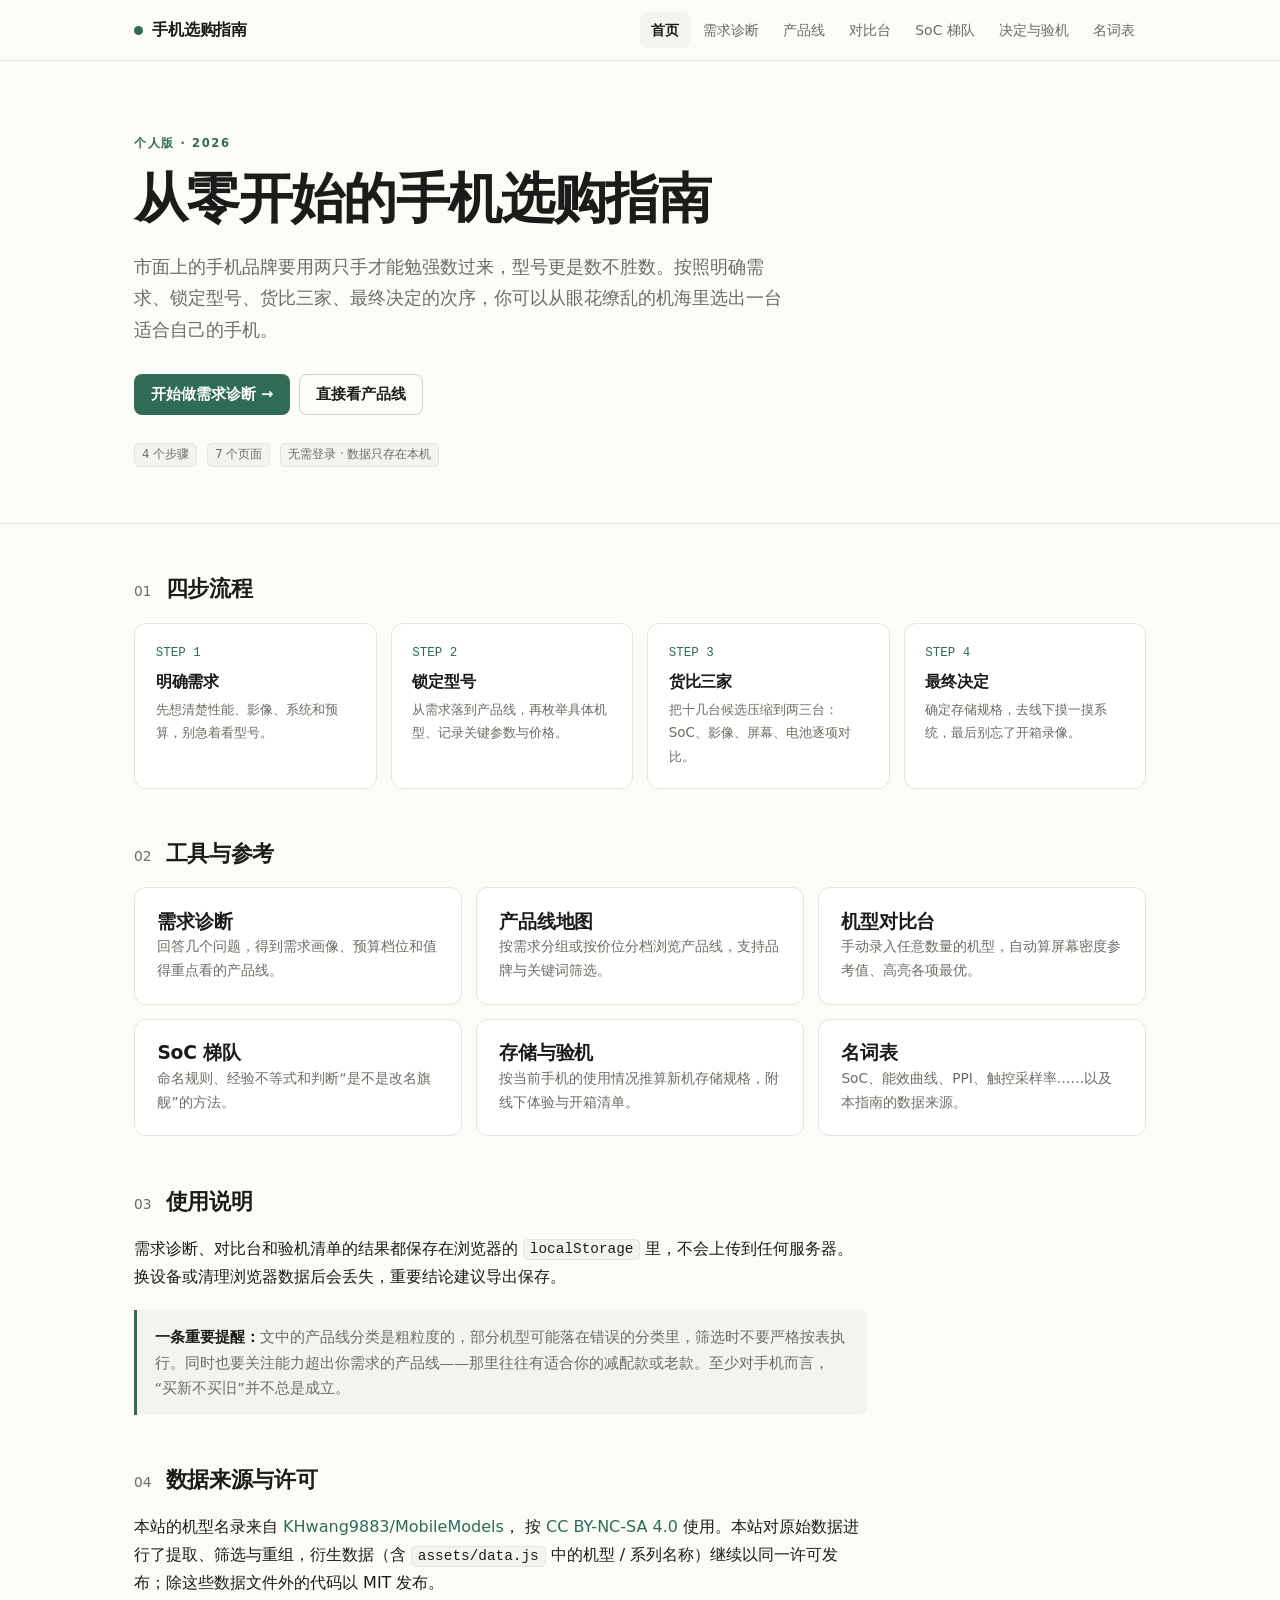
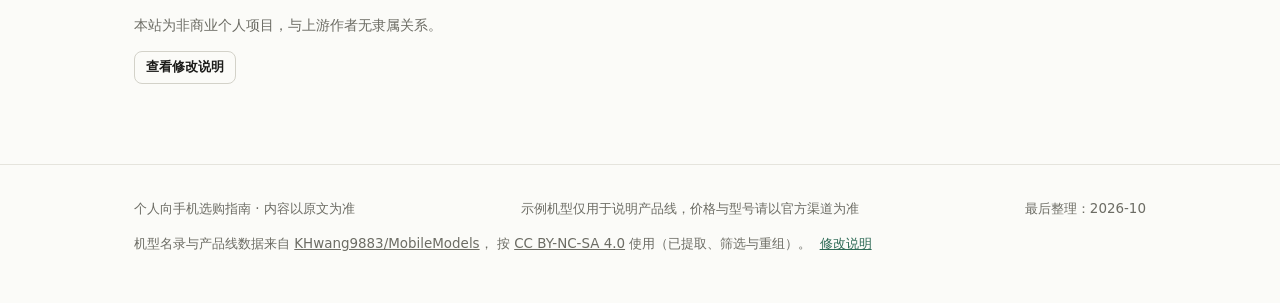
==== commit 23ac3191: "fix(license): reclassify assets/data.js as CC BY-NC-SA assets/data.js contains MobileModels-derived " ====
--- a/index.html
+++ b/index.html
@@ -8,8 +8,8 @@
 <meta http-equiv="Expires" content="0">
 <title>从零开始的手机选购指南</title>
 <meta name="description" content="按明确需求、锁定型号、货比三家、最终决定的次序，选出一台适合自己的手机。">
-<link rel="stylesheet" href="assets/style.css?v=20261027c">
-<script src="assets/app.js?v=20261027c" defer></script>
+<link rel="stylesheet" href="assets/style.css?v=bb6ff4d596">
+<script src="assets/app.js?v=54605101d6" defer></script>
 </head>
 <body data-page="home">
 <header id="site-header"></header>
@@ -122,7 +122,7 @@
           本站的机型名录来自
           <a href="https://github.com/KHwang9883/MobileModels" target="_blank" rel="noopener">KHwang9883/MobileModels</a>，
           按 <a href="https://creativecommons.org/licenses/by-nc-sa/4.0/" target="_blank" rel="noopener">CC BY-NC-SA 4.0</a>
-          使用。本站对原始数据进行了提取、筛选与重组，衍生数据继续以同一许可发布；其余代码以 MIT 发布。
+          使用。本站对原始数据进行了提取、筛选与重组，衍生数据（含 <code>assets/data.js</code> 中的机型 / 系列名称）继续以同一许可发布；除这些数据文件外的代码以 MIT 发布。
         </p>
         <p class="small muted">本站为非商业个人项目，与上游作者无隶属关系。</p>
         <p>
--- a/assets/style.css
+++ b/assets/style.css
@@ -641,14 +641,16 @@
 .price-item input[data-price-field="price"] { width: 78px; }
 .price-item.best input { color: var(--accent); font-weight: 650; }
 
-.soc-q-head {
-  display: flex;
+.soc-q {
+  display: flex;
+  align-items: center;
   justify-content: space-between;
-  align-items: center;
-  gap: 10px;
-  margin-bottom: 6px;
-}
-.soc-q p { white-space: pre-line; }
+  gap: 12px;
+  flex-wrap: wrap;
+  padding: 0.75rem 1rem;
+}
+.soc-q .mono { min-width: 0; overflow-wrap: anywhere; }
+.soc-q .copy-soc { flex-shrink: 0; }
 .price-item .del-price {
   border: 0;
   background: transparent;
